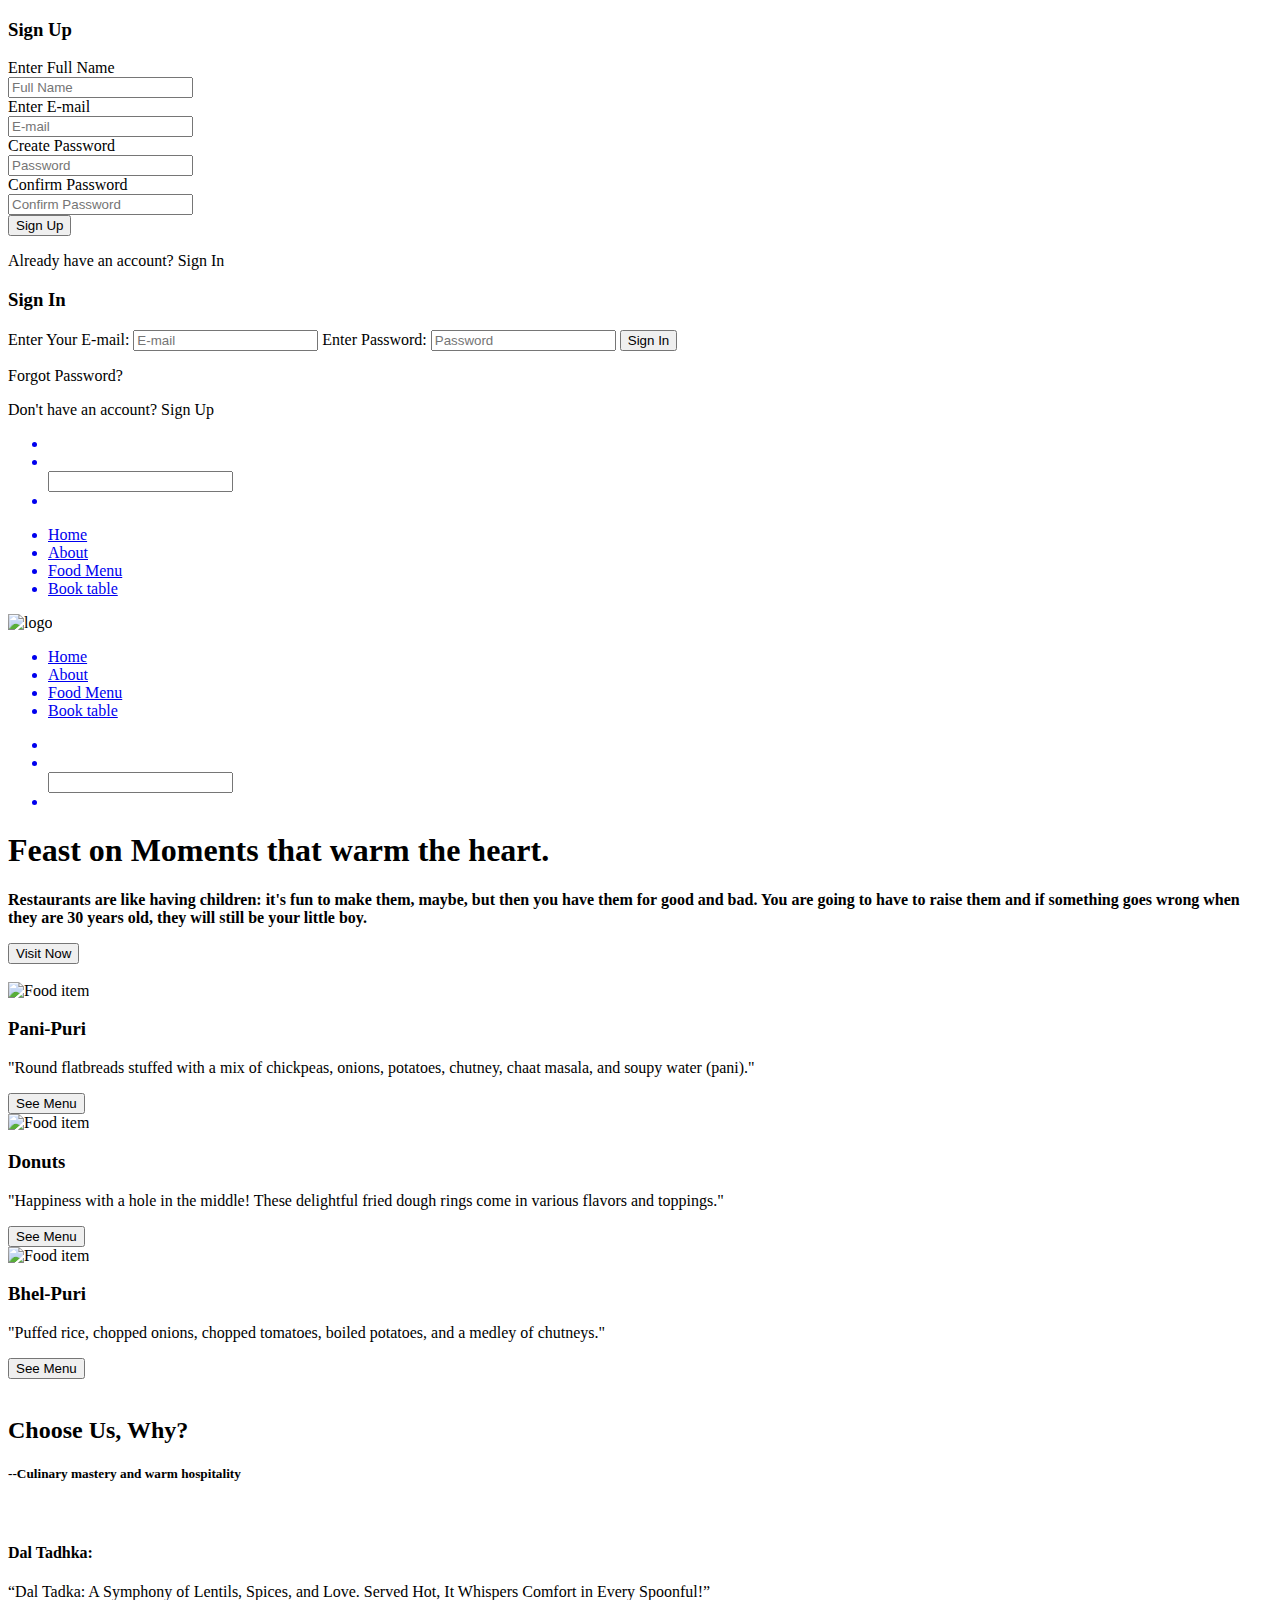
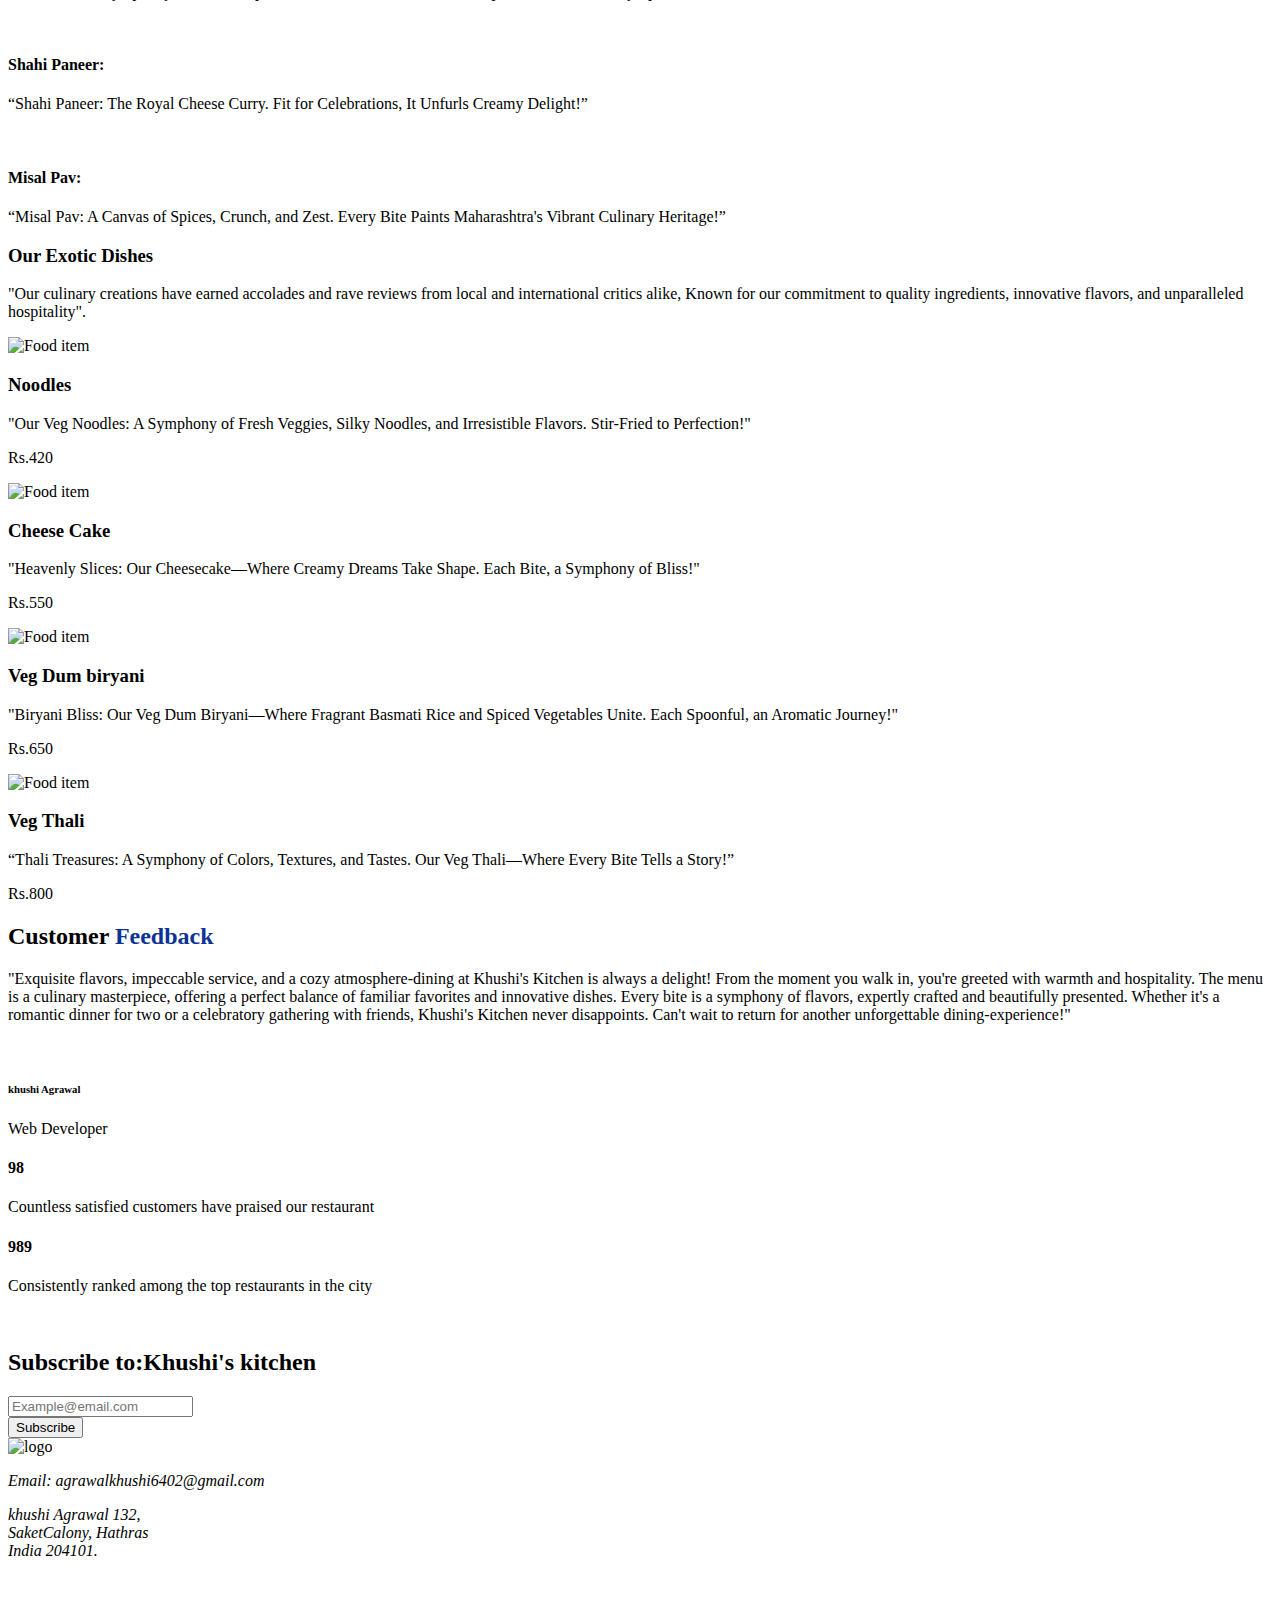
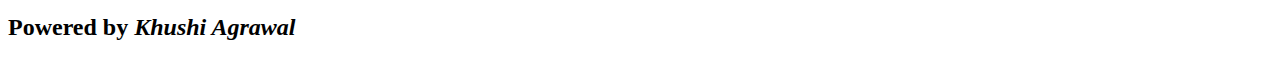
==== index.html @ 7e47e6f5 "Create index.html" ====
<!DOCTYPE html>
<html lang="en">

<head>
    <link rel="shortcut icon" href="../images/logo1.jpg" type="image/x-icon">
    <link rel="stylesheet" href="https://cdnjs.cloudflare.com/ajax/libs/font-awesome/6.1.1/css/all.min.css" integrity="sha512-KfkfwYDsLkIlwQp6LFnl8zNdLGxu9YAA1QvwINks4PhcElQSvqcyVLLD9aMhXd13uQjoXtEKNosOWaZqXgel0g==" crossorigin="anonymous" referrerpolicy="no-referrer"
    />
    <link rel="stylesheet" href="style.css">
    <meta charset="UTF-8">
    <meta http-equiv="X-UA-Compatible" content="IE=edge">
    <meta name="viewport" content="width=device-width, initial-scale=1.0">
    <title>Food website | Home</title>
</head>

<body>

    <!--Header for laptop (start)-->
    <header>
        <div class="header">

            <!--Sign up/Sign in Form-->
            <div class="sign">
                <div class="sign-box">
                    <div class="bar">
                        <i class="fa-solid fa-xmark" id="x-sign-mb"></i>
                    </div>
                    <!-- sign up form -->
                    <div class="signup">
                        <h3>Sign Up</h3>
                        <form action="#">
                            <label for="fullname">Enter Full Name</label></br>
                            <input type="text" placeholder="Full Name" name="fullname" id=""></br>
                            <label for="email">Enter E-mail</label></br>
                            <input type="email" placeholder="E-mail" name="email" id=""></br>
                            <label for="password">Create Password</label></br>
                            <input type="password" placeholder="Password" name="password" id=""></br>
                            <label for="copassword">Confirm Password</label></br>
                            <input type="password" placeholder="Confirm Password" name="copassword" id=""></br>
                            <input type="submit" value="Sign Up">
                            <p id="to-signin">Already have an account? Sign In</p>
                        </form>
                    </div>
                    <!-- sign in form -->
                    <div class="signin">
                        <h3>Sign In</h3>
                        <form action="#">
                            <label for="email2">Enter Your E-mail:</label>
                            <input type="email" placeholder="E-mail" name="email2" id="">
                            <label for="password2">Enter Password: </label>
                            <input type="password" placeholder="Password" name="password2" id="">
                            <input type="submit" value="Sign In">
                        </form>
                        <p>Forgot Password?</p>
                        <p id="to-signup">Don't have an account? Sign Up</p>
                    </div>
                </div>
            </div>
            <!--Hidden Header for Mobile/Tablet (start)-->
            <div class="headerbar">
                <div class="account">
                    <ul>
                        <a href="./index.html">
                            <li><i class="fa-solid fa-house-chimney"></i></li>
                        </a>
                        <a href="#">
                            <li><i class="fa-solid fa-magnifying-glass searchicon" id="searchicon1"></i></li>
                        </a>
                        <div class="search" id="searchinput1">
                            <input type="search" name="" id="">
                            <i class="fa-solid fa-magnifying-glass srchicon"></i>
                        </div>
                        <a href="#">
                            <li><i class="fa-solid fa-user" id="user-mb"></i></li>
                        </a>
                    </ul>
                </div>
                <div class="nav">
                    <ul>
                        <a href="./index.html">
                            <li>Home</li>
                        </a>
                        <a href="./About.html">
                            <li>About</li>
                        </a>
                        <a href="./menu.html">
                            <li>Food Menu</li>
                        </a>
                        <a href="./book.html">
                            <li>Book table</li>
                        </a>
                    </ul>
                </div>
            </div>
            <!--Hidden Header for Mobile/Tablet (end)-->
            <div class="logo">
                <img src="https://th.bing.com/th/id/R.621ad162c03d53dae2ecea9b77a4c832?rik=BSCcks%2fNvrYAzA&riu=http%3a%2f%2fkhushifood.com%2fwp-content%2fuploads%2f2021%2f06%2fcropped-687bdc6719434e9fb725d9c56d969939-0001.png&ehk=0kEjGjmkIYEy%2bCLkHb3Rk1sshqqacBUPUcR01sPAnog%3d&risl=&pid=ImgRaw&r=0" alt="logo">
            </div>
            <!--Bar/cross in header for mobile/tablet (start)-->
            <div class="bar">
                <i class="fa-solid fa-bars"></i>
                <i class="fa-solid fa-xmark" id="hdcross"></i>
            </div>
            <!--Bar/cross in header for mobile/tablet (end)-->
            <div class="nav">
                <ul>
                    <a href="./index.html">
                        <li>Home</li>
                    </a>
                    <a href="./About.html">
                        <li>About</li>
                    </a>
                    <a href="./menu.html">
                        <li>Food Menu</li>
                    </a>
                    <a href="./book.html">
                        <li>Book table</li>
                    </a>
                </ul>
            </div>
            <div class="account">
                <ul>
                    <a href="./index.html">
                        <li><i class="fa-solid fa-house-chimney"></i></li>
                    </a>
                    <a href="#">
                        <li><i class="fa-solid fa-magnifying-glass searchicon" id="searchicon2"></i></li>
                    </a>
                    <div class="search" id="searchinput2">
                        <input type="search" name="" id="">
                        <i class="fa-solid fa-magnifying-glass srchicon"></i>
                    </div>
                    <a href="#">
                        <li><i class="fa-solid fa-user" id="user-lap"></i></li>
                    </a>
                </ul>
            </div>
        </div>
    </header>
    <!--Header for laptop (end)-->

    <!--Home Page-->
    <div class="home">
        <!--Section 1 (start)-->
        <div class="main_slide">
            <div>
                <h1>Feast <span> on Moments </span> that warm the heart.</h1>
                <p><b>Restaurants are like having children: it's fun to make them, maybe, but
                   then you have them for good and bad. You are going to have to raise them 
                   and if something goes wrong when they are 30 years old, they will still be your little boy.</b></p>
                <button class="red_btn">Visit Now <i class="fa-solid fa-arrow-right-long"></i></button>
            </div>
            <div>
                <img src="https://th.bing.com/th/id/OIP.QS19wWmC4yK-ujN3Z3PPxQAAAA?rs=1&pid=ImgDetMain" alt="">
            </div>
        </div>
        <!--Section 1 (end)-->

        <!--Section 2 (start)-->
        <!-- Keep only 3 items -->
        <div class="food-items">
            <div class="item">
                <div>
                    <img src="https://i2-prod.lancs.live/incoming/article28103796.ece/ALTERNATES/s615b/318477370_683975123273173_292626780948517548_n.jpg" alt="Food item">
                </div>
                <h3><b>Pani-Puri</b></h3>
                <p> "Round flatbreads stuffed with a mix of chickpeas, onions, potatoes, chutney, chaat masala, and soupy water (pani)."</p>
                <button class="white_btn">See Menu</button>
            </div>
            <div class="item">
                <div>
                    <img src="https://th.bing.com/th/id/OIP.iOmCpqgPSoh_MVLCWZmZJQHaHa?w=502&h=502&rs=1&pid=ImgDetMain" alt="Food item">
                </div>
                <h3><b>Donuts</b></h3>
                <p>"Happiness with a hole in the middle! These delightful fried dough rings come in various flavors and toppings."</p>
                <button class="red_btn">See Menu</button>
            </div>
            <div class="item">
                <div>
                    <img src="https://shwetainthekitchen.com/wp-content/uploads/2022/01/bhel-puri-500x500.jpg" alt="Food item">
                </div>
                <h3>Bhel-Puri</h3>
                <p> "Puffed rice, chopped onions, chopped tomatoes, boiled potatoes, and a medley of chutneys."</p>
                <button class="white_btn">See Menu</button>
            </div>
        </div>
        <!--Section 2 (end)-->

        <!--Section 3 (start)-->
        <div class="main_slide2">
            <div class="foodimg">
                <img src="https://i.pinimg.com/originals/97/cd/38/97cd38c4202c06dd52a4af1ee7679572.jpg" alt="">
            </div>
            <div class="question">
                <div>
                    <h2>Choose Us, Why?</h2>
                    <h5>    --Culinary mastery and warm hospitality</h5> 
                    
                </div>
                <div>
                    <div class="q-ans">
                        <div>
                            <img src="../images/plate2 (1).png" alt="">
                        </div>
                        <div>
                            <h4><b>Dal Tadhka:</b></h4>
                            <p>“Dal Tadka: A Symphony of Lentils, Spices, and Love. Served Hot, It Whispers Comfort in Every Spoonful!” </p>
                        </div>
                    </div>
                    <div class="q-ans">
                        <div>
                            <img src="../images/plate3 (1).png" alt="">
                        </div>
                        <div>
                            <h4><b>Shahi Paneer:</b></h4>
                            <p>“Shahi Paneer: The Royal Cheese Curry. Fit for Celebrations, It Unfurls Creamy Delight!” </p>
                        </div>
                    </div>
                    <div class="q-ans">
                        <div>
                            <img src="../images/plate4 (1).png" alt="">
                        </div>
                        <div>
                            <h4><b>Misal Pav:</b></h4>
                            <p>“Misal Pav: A Canvas of Spices, Crunch, and Zest. Every Bite Paints Maharashtra's Vibrant Culinary Heritage!” </p>
                        </div>
                    </div>
                </div>
            </div>

        </div>
        <!--Section 3 (end)-->

        <!--Section 4 (start)-->

        <div class="main_slide3">
            <div class="fav-head">
                <h3>Our Exotic Dishes</h3>
                <p>"Our culinary creations have earned accolades and rave reviews from local and international critics alike,
                    Known for our commitment to quality ingredients, innovative flavors, and unparalleled hospitality".</p>
            </div>
            <!-- Keep only 4 items -->
            <div class="fav-food">
                <div class="item">
                    <div>
                        <img src="https://i.pinimg.com/originals/ab/1b/46/ab1b46254bdfd2b79bcf3b83b96231b6.jpg" alt="Food item">
                    </div>
                    <h3>Noodles</h3>
                    <p>"Our Veg Noodles: A Symphony of Fresh Veggies, Silky Noodles, and Irresistible Flavors. Stir-Fried to Perfection!"</p>
                    <p class="fav-price"> Rs.420</p>
                </div>
                <div class="item">
                    <div>
                        <img src="https://kirbiecravings.com/wp-content/uploads/2018/05/instant-pot-buttermilk-pancake-2-768x845.jpg" alt="Food item">
                    </div>
                    <h3>Cheese Cake</h3>
                    <p>"Heavenly Slices: Our Cheesecake—Where Creamy Dreams Take Shape. Each Bite, a Symphony of Bliss!"</p>
                    <p class="fav-price">Rs.550</p>
                </div>
                <div class="item">
                    <div>
                        <img src="https://order.charcoal.sg/wp-content/uploads/2021/01/VEGETABLE-DUM-BIRYANI-min-min.png" alt="Food item">
                    </div>
                    <h3>Veg Dum biryani</h3>
                    <p>"Biryani Bliss: Our Veg Dum Biryani—Where Fragrant Basmati Rice and Spiced Vegetables Unite. Each Spoonful, an Aromatic Journey!"</p>
                    <p class="fav-price">Rs.650</p>
                </div>
                <div class="item">
                    <div>
                        <img src="https://res.cloudinary.com/purnesh/image/upload/w_1000,f_auto,q_auto:eco,c_limit/epune3-1.jpg" alt="Food item">
                    </div>
                    <h3>Veg Thali</h3>
                    <p>“Thali Treasures: A Symphony of Colors, Textures, and Tastes. Our Veg Thali—Where Every Bite Tells a Story!”</p>
                    <p class="fav-price">Rs.800</p>
                </div>
            </div>
            <!-- design div  -->
            <div class="dsgn"></div>
        </div>
        <!--Section 4 (end)-->

        <!--Section 5 (start)-->
        <div class="main_slide4">

            <div class="chef-feed">
                <h2>Customer <span style="color: rgb(11, 52, 148);">Feedback</span></h2>
                <p>"Exquisite flavors, impeccable service, and a cozy atmosphere-dining at Khushi's Kitchen is always a delight!
                    From the moment you walk in, you're greeted with warmth and hospitality. The menu is a culinary masterpiece, offering
                    a perfect balance of familiar favorites and innovative dishes. Every bite is a symphony of flavors, expertly crafted 
                    and beautifully presented. Whether it's a romantic dinner for two or a celebratory gathering with friends, 
                    Khushi's Kitchen never disappoints. Can't wait to return for another unforgettable dining-experience!"</p>
                <div class="chef-detail">
                    <div>
                        <img src="https://signature.freefire-name.com/img.php?f=10&t=Khushi" alt="">
                    </div>
                    <div>
                        <h6>khushi Agrawal</h6>
                        <p>Web Developer</p>
                    </div>
                </div>
                <div class="chef-vic">
                    <div>
                        <i class="fa-solid fa-hand-peace"></i>
                        <h4>98</h4>
                        <p> Countless satisfied customers have praised our restaurant
                        </p>
                    </div>
                    <div>
                        <i class="fa-solid fa-trophy"></i>
                        <h4>989</h4>
                        <p> Consistently ranked among the top restaurants in the city
                        </p>
                    </div>
                </div>
            </div>
            <div class="chef">
                <img src="https://www.mcie.edu.au/wp-content/uploads/2020/10/Pic.jpg" alt="">
            </div>
        </div>
        <!--Section 5 (end)-->

        <!--Section 6 (start)-->
        <div class="letter">
            <div class="letter-head">
                <h2>Subscribe to:<span>Khushi's kitchen</span></h2>
            </div>
            <div class="letter-input">
                <div>
                    <input type="email" placeholder="Example@email.com">
                </div>
                <button class="red_btn">Subscribe</button>
            </div>
        </div>
        <!--Section 6 (end)-->
    </div>

    <!--Footer-->
    <div class="footer">
        <div class="footer-1">
            <div class="logo">
                <img src="https://signature.freefire-name.com/img.php?f=10&t=Khushi" alt="logo">
            </div>
            <div>
                <address>
                    <p>Email: agrawalkhushi6402@gmail.com</p>
                    <p>khushi Agrawal 132,</br>SaketCalony, Hathras </br> India 204101.</p>
                </address>
            </div>
        </div>
        <div class="footer-2">
            <img src="https://th.bing.com/th/id/R.621ad162c03d53dae2ecea9b77a4c832?rik=BSCcks%2fNvrYAzA&riu=http%3a%2f%2fkhushifood.com%2fwp-content%2fuploads%2f2021%2f06%2fcropped-687bdc6719434e9fb725d9c56d969939-0001.png&ehk=0kEjGjmkIYEy%2bCLkHb3Rk1sshqqacBUPUcR01sPAnog%3d&risl=&pid=ImgRaw&r=0" alt="">
            <h2>Powered by <em>Khushi Agrawal</em></h2>
        </div>
    </div>
    <script src="app.js"></script>
</body>

</html>
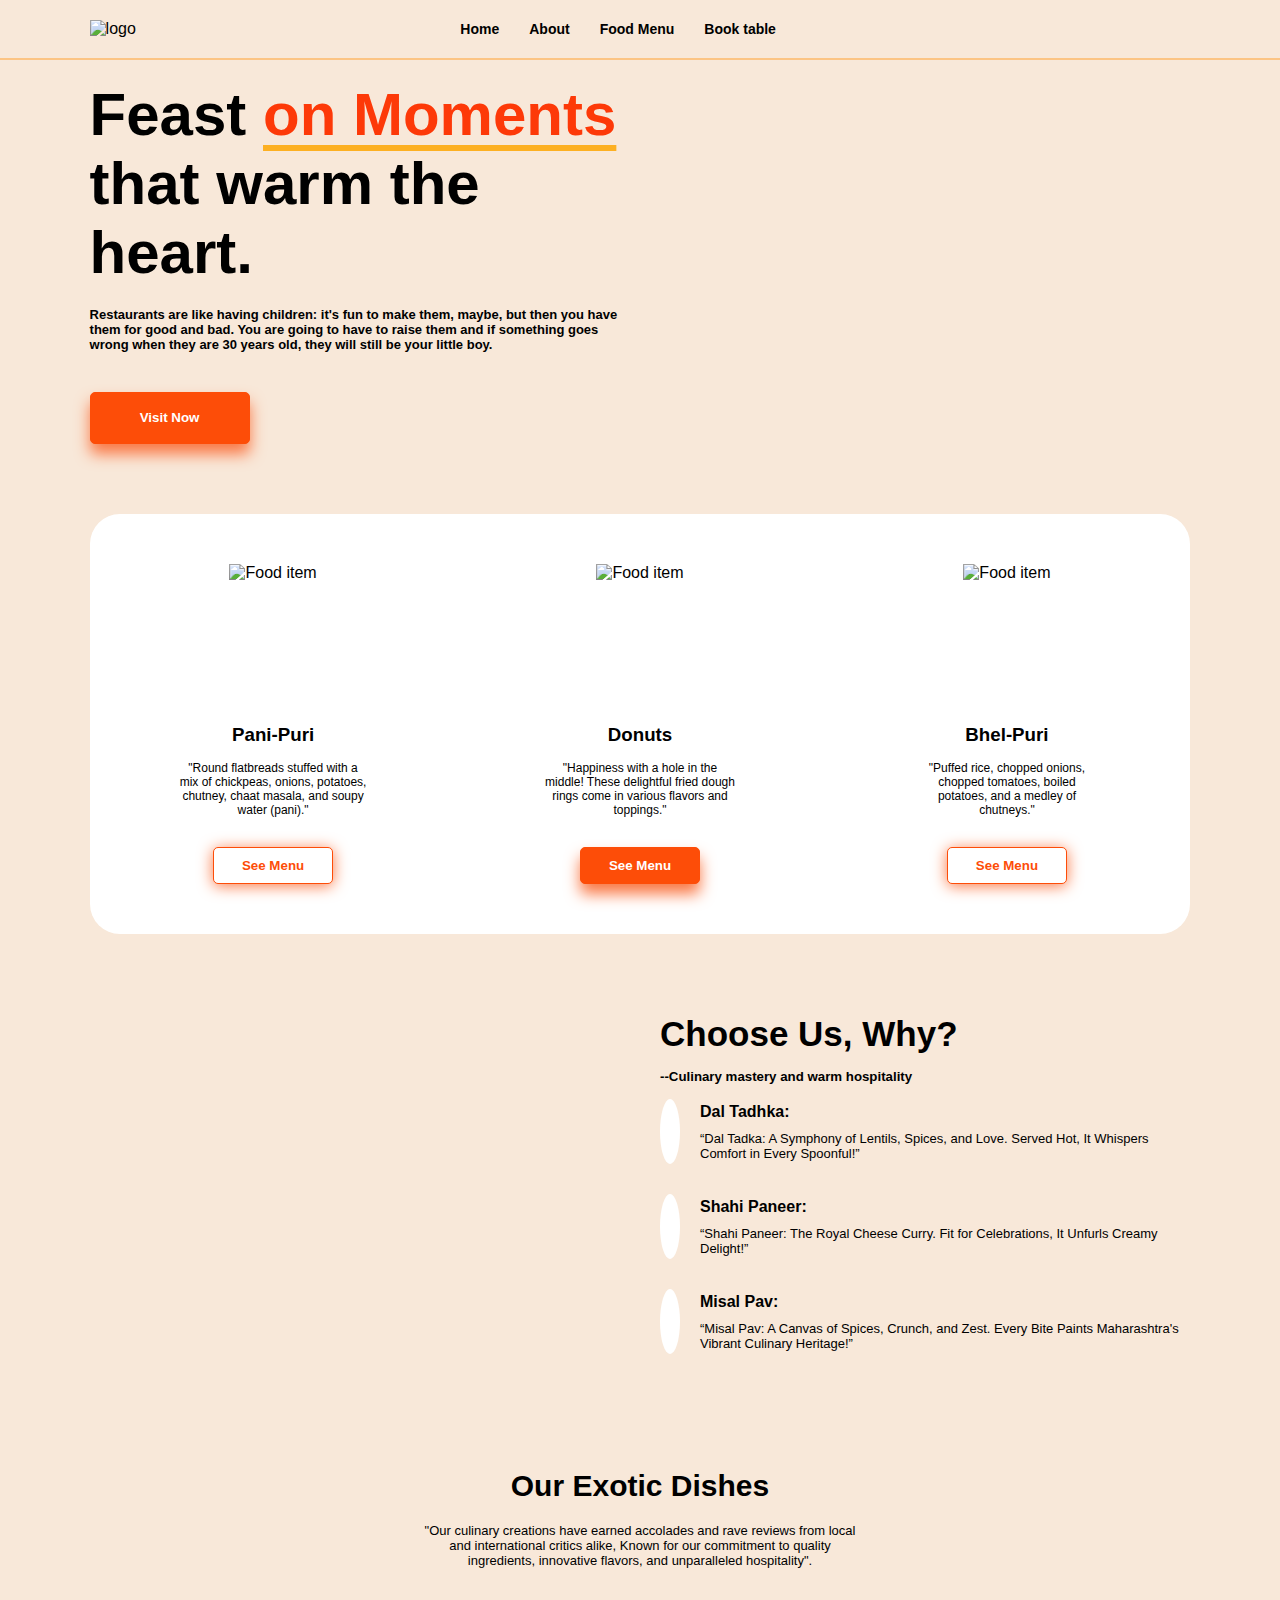
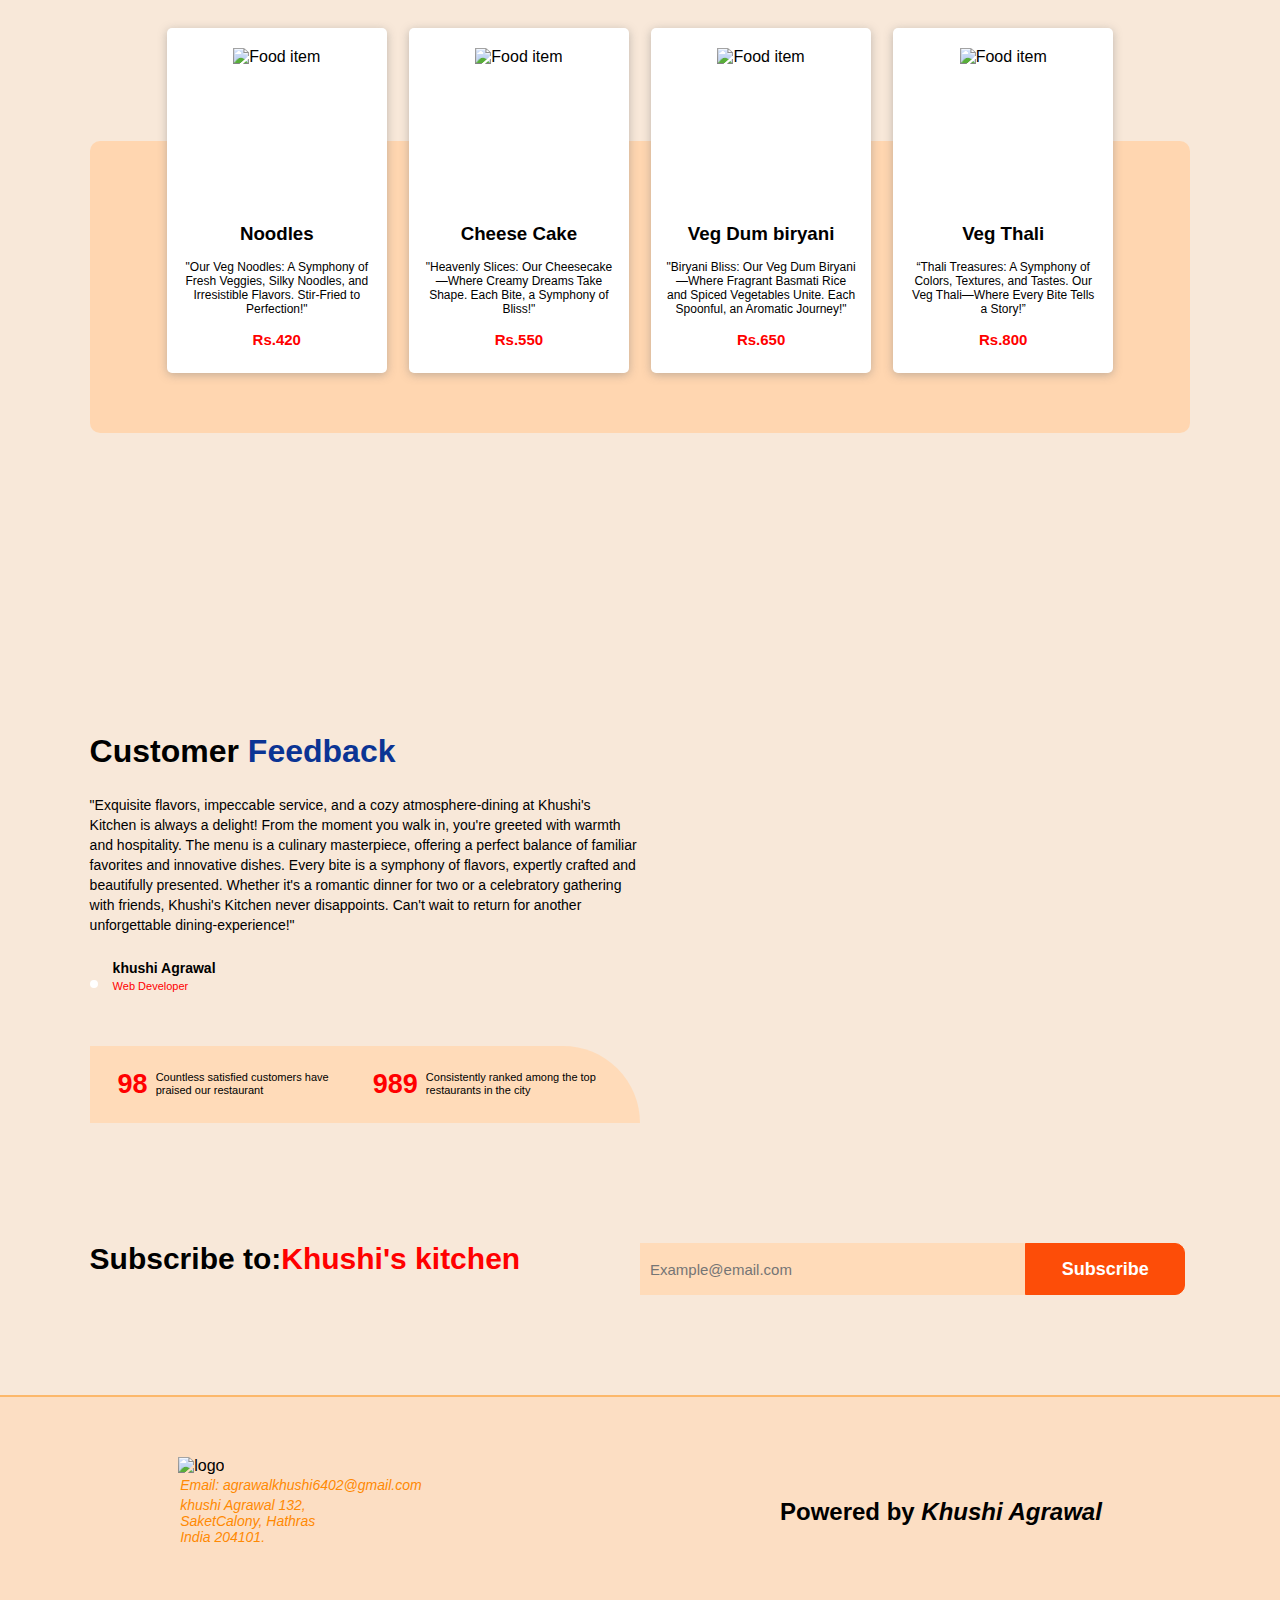
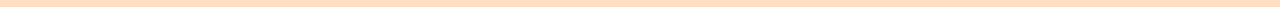
==== commit bc1ef602: "Update index.html" ====
--- a/index.html
+++ b/index.html
@@ -199,7 +199,7 @@
                 <div>
                     <div class="q-ans">
                         <div>
-                            <img src="../images/plate2 (1).png" alt="">
+                            <img src="https://github.com/Khushiag123/project-2/blob/main/plate2%20(1).png?raw=true" alt="">
                         </div>
                         <div>
                             <h4><b>Dal Tadhka:</b></h4>
--- a/style.css
+++ b/style.css
@@ -0,0 +1,1069 @@
+* {
+    margin: 0;
+    padding: 0;
+    box-sizing: border-box;
+    list-style: none;
+    text-decoration: none;
+    color: black;
+    font-family: Verdana, Geneva, Tahoma, sans-serif;
+}
+
+body {
+    overflow-x: hidden;
+}
+
+.headerbar {
+    display: none;
+    /* headerbar is hidden */
+}
+
+.searchicon {
+    display: block;
+}
+
+.bar {
+    font-size: 18px;
+    display: none;
+}
+
+
+/* Header for laptop (start) */
+
+.header {
+    display: flex;
+    justify-content: space-between;
+    align-items: center;
+    height: 60px;
+    padding: 0 7vw;
+    background-color: rgb(248, 232, 217);
+    border-bottom: 2px solid rgb(252, 196, 132);
+    box-shadow: 0 2px 20px rgb(253, 124, 124);
+}
+
+.header ul {
+    display: flex;
+    align-items: center;
+}
+
+.header ul li:hover {
+    color: rgb(253, 57, 8);
+}
+
+.header ul li i:hover {
+    color: rgb(253, 57, 8);
+}
+
+.nav ul li {
+    padding: 0 15px;
+    font-size: 14px;
+    font-weight: bold;
+}
+
+.account {
+    flex: 0.1;
+}
+
+.account ul {
+    display: flex;
+    justify-content: end;
+}
+
+.account ul li {
+    padding: 0 15px;
+    font-size: 18px;
+}
+
+.logo img {
+    width: 150px;
+}
+
+.bar i:hover {
+    color: rgb(253, 57, 8);
+}
+
+.search {
+    width: 200px;
+    display: none;
+    justify-content: center;
+}
+
+.search input {
+    width: 100%;
+    outline: none;
+    border: none;
+    padding: 5px;
+}
+
+.srchicon {
+    display: block;
+    background-color: rgb(255, 210, 210);
+    padding: 4px 5px;
+    cursor: pointer;
+}
+
+
+/* Home page  */
+
+.home,
+.about,
+.menu {
+    background-color: rgb(248, 232, 217);
+    padding: 0 7vw;
+}
+
+
+/* section 1 */
+
+.main_slide {
+    display: flex;
+    align-items: center;
+    flex-wrap: wrap-reverse;
+}
+
+.main_slide div:nth-child(2) {
+    flex: 1;
+    display: flex;
+    justify-content: center;
+    padding-top: 40px;
+}
+
+.main_slide div:nth-child(1) {
+    padding-top: 20px;
+    flex: 1;
+    font-size: 30px;
+}
+
+.main_slide div:nth-child(1) p {
+    font-size: 13px;
+    padding: 20px 0;
+}
+
+.main_slide div:nth-child(1) span {
+    color: rgb(253, 57, 8);
+    text-decoration: underline;
+    text-underline-offset: 10px;
+    text-decoration-color: rgb(253, 176, 34);
+}
+
+
+/* Button CSS */
+
+.red_btn {
+    cursor: pointer;
+    margin-top: 20px;
+    width: 160px;
+    font-weight: bold;
+    color: white;
+    line-height: 50px;
+    background-color: rgb(253, 77, 8);
+    border-radius: 5px;
+    border: 1px solid rgb(253, 77, 8);
+    box-shadow: 0 10px 15px rgb(250, 120, 69);
+    transition: all 0.2s;
+}
+
+.red_btn i {
+    color: white;
+}
+
+.red_btn:hover {
+    background-color: white;
+    box-shadow: 0 2px 15px rgb(250, 120, 69);
+    border: 1px solid rgb(253, 77, 8);
+    color: rgb(253, 77, 8);
+}
+
+.red_btn:hover i {
+    color: rgb(253, 77, 8);
+}
+
+.white_btn {
+    cursor: pointer;
+    margin-top: 20px;
+    width: 160px;
+    font-weight: bold;
+    color: rgb(253, 77, 8);
+    line-height: 50px;
+    border: 1px solid rgb(253, 77, 8);
+    background-color: white;
+    border-radius: 5px;
+    box-shadow: 0 2px 15px rgb(250, 120, 69);
+    transition: all 0.2s;
+}
+
+.white_btn:hover {
+    color: white;
+    background-color: rgb(253, 77, 8);
+    box-shadow: 0 10px 15px rgb(250, 120, 69);
+}
+
+
+/* Section 2 */
+
+.food-items {
+    margin: 70px 0;
+    padding: 20px 0;
+    background-color: white;
+    border-radius: 30px;
+    display: flex;
+    justify-content: space-around;
+    flex-wrap: wrap;
+}
+
+.item {
+    width: 250px;
+    padding: 30px;
+    text-align: center;
+}
+
+.item div {
+    height: 160px;
+}
+
+.item img {
+    width: 160px;
+    margin-bottom: 15px;
+}
+
+.item p {
+    font-size: 12px;
+    margin-top: 15px;
+    margin-bottom: 10px;
+}
+
+.item .red_btn {
+    width: 120px;
+    line-height: 35px;
+}
+
+.item .white_btn {
+    width: 120px;
+    line-height: 35px;
+}
+
+
+/* Section 3 */
+
+.main_slide2 {
+    margin: 80px 0;
+    display: flex;
+    flex-wrap: wrap;
+    justify-content: space-between;
+    align-items: center;
+}
+
+.foodimg {
+    flex: 0.5;
+}
+
+.foodimg img {
+    max-width: 500px;
+    width: 45vw;
+}
+
+.question {
+    flex: 0.5;
+    flex-direction: column;
+    margin-left: 40px;
+}
+
+.question h2 {
+    font-size: 35px;
+    margin-bottom: 15px;
+}
+
+.q-ans {
+    display: flex;
+    justify-content: flex-start;
+    align-items: center;
+    padding: 15px 0;
+    cursor: pointer;
+}
+
+.q-ans div:first-child {
+    padding: 10px;
+    border-radius: 50%;
+    height: 65px;
+    text-align: center;
+    background-color: white;
+    margin-right: 20px;
+}
+
+.q-ans img {
+    width: 45px;
+}
+
+.q-ans div:nth-child(2) {
+    display: flex;
+    flex-direction: column;
+}
+
+.q-ans div:nth-child(2) p {
+    margin-top: 10px;
+    font-size: 13px;
+}
+
+
+/* Section 4 */
+
+.main_slide3 {
+    display: flex;
+    flex-direction: column;
+    align-items: center;
+    width: 100%;
+    position: relative;
+    z-index: 1;
+}
+
+.main_slide3 .fav-head {
+    text-align: center;
+    width: 450px;
+    margin-bottom: 30px;
+}
+
+.main_slide3 .fav-head h3 {
+    font-size: 30px;
+    padding: 20px 0;
+}
+
+.main_slide3 .fav-head p {
+    font-size: 13px;
+    text-align: center;
+}
+
+.main_slide3 .fav-food {
+    margin: 30px 0;
+    display: flex;
+    flex-wrap: wrap;
+    justify-content: space-evenly;
+    width: 90%;
+}
+
+.main_slide3 .fav-food .item {
+    background-color: white;
+    border-radius: 5px;
+    margin-bottom: 30px;
+    box-shadow: 0 2px 10px rgba(119, 119, 119, 0.438);
+}
+
+.main_slide3 .fav-food .item {
+    width: 220px;
+    padding: 15px;
+    padding-top: 20px;
+    text-align: center;
+    cursor: pointer;
+}
+
+.main_slide3 .fav-food .item div {
+    height: 160px;
+    margin-bottom: 15px;
+}
+
+.main_slide3 .fav-food .item img {
+    width: 160px;
+    margin-bottom: 15px;
+}
+
+.main_slide3 .fav-price {
+    color: red;
+    font-weight: bold;
+    font-size: 15px;
+}
+
+.main_slide3 .dsgn {
+    background-color: rgb(255, 214, 176);
+    height: 50%;
+    width: 100%;
+    position: absolute;
+    z-index: -1;
+    bottom: 0;
+    border-radius: 10px;
+}
+
+
+/* Section 5 */
+
+.main_slide4 {
+    margin-top: 270px;
+    display: flex;
+    flex-wrap: wrap-reverse;
+}
+
+.main_slide4 .chef-feed {
+    flex: 0.5;
+    margin-top: 30px;
+}
+
+.main_slide4 .chef {
+    flex: 0.5;
+    text-align: right;
+}
+
+.main_slide4 .chef img {
+    margin-top: -130px;
+    width: 50vw;
+    max-width: 490px;
+}
+
+.main_slide4 .chef-feed h2 {
+    font-size: 32px;
+    margin-bottom: 25px;
+}
+
+.main_slide4 .chef-feed p {
+    font-size: 14px;
+    line-height: 20px;
+    margin-bottom: 10px;
+}
+
+.main_slide4 .chef-detail {
+    margin-top: 20px;
+    display: flex;
+    margin: 25px 0;
+    align-items: center;
+}
+
+.main_slide4 .chef-detail img {
+    width: 50px;
+    border-radius: 50%;
+    margin-right: 15px;
+    border: 4px solid white;
+}
+
+.main_slide4 .chef-detail h6 {
+    font-size: 14px;
+}
+
+.main_slide4 .chef-detail p {
+    font-size: 11px;
+    color: red;
+}
+
+.main_slide4 .chef-vic {
+    display: flex;
+    align-items: center;
+    padding: 25px 20px;
+    background-color: rgb(255, 219, 185);
+    border-radius: 0 100px 0 0;
+    margin-top: 40px;
+    width: 100%;
+}
+
+.main_slide4 .chef-vic div {
+    display: flex;
+    align-items: center;
+    margin-right: 20px;
+    flex: 0.5;
+    height: 27px;
+    overflow: hidden;
+}
+
+.main_slide4 .chef-vic div i,
+.main_slide4 .chef-vic div h4 {
+    font-size: 27px;
+    margin-right: 8px;
+}
+
+.main_slide4 .chef-vic div h4 {
+    color: red;
+}
+
+.main_slide4 .chef-vic div p {
+    font-size: 11px;
+    padding-top: 8px;
+    line-height: 13px;
+}
+
+
+/* Section 6 */
+
+.letter {
+    display: flex;
+    flex-wrap: wrap;
+    justify-content: space-between;
+    align-items: center;
+    padding: 100px 0;
+}
+
+.letter-head {
+    flex: 0.5;
+}
+
+.letter-head h2 {
+    font-size: 30px;
+}
+
+.letter-head span {
+    color: red;
+}
+
+.letter-input {
+    width: 100%;
+    margin-top: 20px;
+    display: flex;
+    flex: 0.5;
+}
+
+.letter-input div {
+    width: 70%;
+    display: flex;
+    align-items: center;
+    background-color: rgb(255, 219, 185);
+}
+
+.letter-input input {
+    font-size: 15px;
+    padding: 10px;
+    outline: none;
+    width: 100%;
+    border: none;
+    background-color: rgb(255, 219, 185);
+}
+
+.letter-input .red_btn {
+    margin: 0;
+    font-size: 18px;
+    box-shadow: none;
+    border-radius: 0 10px 10px 0;
+}
+
+
+/* Footer Start here  */
+
+.footer {
+    padding: 60px 0;
+    border-top: 2px solid rgb(252, 184, 107);
+    background-color: rgb(252, 222, 195);
+    display: flex;
+    flex-wrap: wrap;
+    justify-content: space-around;
+    align-items: center;
+}
+
+.footer-1 .logo img {
+    width: 200px;
+}
+
+.footer-1 p {
+    cursor: pointer;
+    font-size: 14px;
+    padding: 2px;
+    color: rgb(255, 137, 2);
+}
+
+.footer-2 {
+    text-align: center;
+    cursor: pointer;
+}
+
+.footer-2 h2 {
+    font-family: 'Franklin Gothic Medium', 'Arial Narrow', Arial, sans-serif;
+}
+
+.footer-2 img {
+    width: 50px;
+    margin-bottom: 15px;
+}
+
+
+/* Signup/signin Form */
+
+.sign {
+    position: fixed;
+    z-index: 100;
+    top: 0;
+    left: 0;
+    right: 0;
+    bottom: 0;
+    backdrop-filter: blur(8px);
+    display: none;
+    justify-content: space-around;
+    align-items: center;
+}
+
+.sign-box {
+    transition: all 0.4s;
+    background-color: white;
+    max-width: 500px;
+    width: 500px;
+    border-radius: 20px;
+    padding: 35px;
+    transform: scale(0);
+}
+
+.sign-box h3 {
+    text-align: center;
+    font-size: 28px;
+    color: rgb(255, 72, 0);
+    padding-bottom: 20px;
+}
+
+.sign-box form input {
+    padding: 5px;
+    margin-top: 5px;
+    margin-bottom: 15px;
+    width: 100%;
+    font-size: 14px;
+    outline: none;
+}
+
+.sign-box .signin form input {
+    margin-bottom: 20px;
+}
+
+.sign-box .signin form input:last-of-type {
+    margin-top: 20px;
+}
+
+.sign-box form input:last-of-type {
+    background-color: rgb(253, 128, 78);
+    color: white;
+    border: none;
+    cursor: pointer;
+    font-size: 18px;
+    font-weight: 500;
+    border-radius: 5px;
+    line-height: 30px;
+    outline: none;
+    margin-bottom: 30px;
+}
+
+.sign-box form input:last-of-type:hover {
+    background-color: rgb(253, 99, 38);
+}
+
+.sign-box form label {
+    font-size: 16px;
+    font-weight: bold;
+    color: rgb(46, 46, 46);
+    font-family: 'Franklin Gothic Medium', 'Arial Narrow', Arial, sans-serif;
+}
+
+.sign-box p {
+    font-size: 13px;
+    color: rgb(252, 30, 30);
+    cursor: pointer;
+    margin-bottom: 5px;
+    text-align: center;
+}
+
+.sign-box p:hover {
+    text-decoration: underline;
+}
+
+.sign .bar {
+    display: block;
+    position: fixed;
+    top: 30px;
+    right: 50px;
+    font-size: 30px;
+    cursor: pointer;
+}
+
+.signin {
+    display: none;
+}
+
+
+/*Book table page CSS*/
+
+.table {
+    width: 100%;
+    height: 100vh;
+    background-position: center;
+    background-repeat: no-repeat;
+    background: url(https://axwwgrkdco.cloudimg.io/v7/__gmpics__/6aed6b2243fe47bfb024422c5158db6b?width=1000);
+}
+
+.table .sign {
+    height: 100%;
+    width: 100%;
+    position: relative;
+    display: block;
+    backdrop-filter: blur(8px);
+    display: flex;
+    justify-content: center;
+    align-items: center;
+}
+
+.table .sign-box {
+    background-color: white;
+    max-width: 500px;
+    width: 500px;
+    border-radius: 20px;
+    padding: 35px;
+    padding-bottom: 10px;
+    transform: scale(1);
+    box-shadow: 0 0 10px rgba(32, 32, 32, 0.384);
+}
+
+.table .signup h3 {
+    text-align: left;
+}
+
+
+/* Food menu page CSS*/
+
+.menu1 {
+    padding: 100px 0;
+    padding-top: 50px;
+}
+
+.menu h1 {
+    font-size: 3rem;
+    font-family: cursive;
+    text-align: center;
+    padding: 30px;
+    padding-top: 20px;
+}
+
+.menu .fav-food {
+    display: flex;
+    justify-content: space-around;
+    flex-wrap: wrap;
+}
+
+.menu .item {
+    background-color: white;
+    padding: 0;
+    border-radius: 20px;
+    overflow: hidden;
+    height: 280px;
+    margin-top: 40px;
+    margin-bottom: 20px;
+    transition: all 0.5s;
+    box-shadow: 0 2px 5px rgb(53, 0, 0);
+    cursor: pointer;
+}
+
+.menu .item div {
+    width: 100%;
+}
+
+.menu .item:hover {
+    transform: scale(1.05);
+    box-shadow: 0 5px 10px rgb(53, 0, 0);
+}
+
+.menu .item div img {
+    width: 100%;
+    height: 100%;
+    object-fit: cover;
+}
+
+.menu .item h3 {
+    padding: 15px;
+    padding-bottom: 0px;
+}
+
+.menu .item p {
+    font-size: 12px;
+    padding: 0 15px;
+    margin-top: 10px;
+    margin-bottom: 5px;
+    text-align: left;
+}
+
+.menu .item .fav-price {
+    font-size: 17px;
+    color: red;
+    padding-bottom: 10px;
+    text-align: right;
+    margin: 5px 0;
+    font-weight: bold;
+}
+
+
+/* CSS code for Tablet */
+
+@media only screen and (max-width: 768px) {
+    .header .nav,
+    .header .account {
+        display: none;
+        /* header for laptop hidden */
+    }
+    .search {
+        width: 60vw;
+    }
+    .bar {
+        display: block;
+        cursor: pointer;
+    }
+    /* Hidden headerbar  */
+    .headerbar {
+        overflow: hidden;
+        transition: right 0.5s;
+        display: flex;
+        flex-direction: column;
+        position: fixed;
+        top: 0;
+        width: 100%;
+        right: -100%;
+        background-color: rgb(252, 231, 216);
+        height: 100vh;
+    }
+    .headerbar .nav,
+    .headerbar .account {
+        display: block;
+        font-size: 18px;
+    }
+    .bar .fa-xmark {
+        display: none;
+        cursor: pointer;
+        top: 20px;
+        right: 5vw;
+        position: absolute;
+        font-size: 25px;
+    }
+    .headerbar .nav ul {
+        flex-direction: column;
+        margin-top: 10px;
+        text-align: center;
+    }
+    .headerbar .nav li {
+        width: 96vw;
+        margin: 10px 0;
+        padding: 15px 30px;
+        box-shadow: 0 2px 15px rgb(253, 193, 169);
+        font-size: 15px;
+        margin-top: 5px;
+        transition: all 0.7s;
+    }
+    .headerbar .account {
+        line-height: 40px;
+        margin-top: 60px;
+        background-color: rgb(252, 210, 182);
+        padding: 15px;
+    }
+    .headerbar .account ul {
+        justify-content: space-between;
+    }
+    /* Section 3 */
+    .foodimg {
+        flex: 1;
+        text-align: center;
+        margin-bottom: 20px;
+    }
+    .foodimg img {
+        width: 70vw;
+    }
+    .question {
+        flex: 1;
+        margin-top: 30px;
+    }
+    .question h2 {
+        font-size: 25px;
+    }
+    .q-ans div:nth-child(2) p {
+        font-size: 11px;
+    }
+    /* Section 4 */
+    .main_slide3 {
+        margin-top: 100px;
+    }
+    .main_slide3 .dsgn {
+        height: 60%;
+    }
+    .main_slide3 .fav-head {
+        width: 80%;
+        margin-bottom: 20px;
+    }
+    /* Section 5 */
+    .main_slide4 {
+        margin-top: 150px;
+    }
+    .main_slide4 .chef-feed {
+        flex: 1;
+    }
+    .main_slide4 .chef {
+        flex: 1;
+        text-align: center;
+        margin-bottom: 40px;
+    }
+    .main_slide4 .chef img {
+        width: 80vw;
+    }
+    /* Section 6 */
+    .letter-head h2 {
+        font-size: 20px;
+    }
+    .letter-input input {
+        font-size: 12px;
+        padding: 15px;
+        width: 50vw;
+    }
+    .letter-input .red_btn {
+        line-height: 40px;
+        width: 120px;
+        font-size: 12px;
+    }
+    /* Footer  */
+    .footer .footer-1 div {
+        margin: 0;
+    }
+    .footer div {
+        margin-bottom: 40px;
+    }
+    /* Signup/signin form  */
+    .sign-box h3 {
+        text-align: left;
+        margin-bottom: 25px;
+    }
+    #x-sign-mb {
+        display: block;
+        position: absolute;
+        top: 10px;
+        right: 0;
+    }
+    .sign-box form input:last-of-type:active {
+        background-color: rgb(253, 99, 38);
+    }
+}
+
+
+/* CSS code for Mobile  */
+
+@media only screen and (max-width: 550px) {
+    /* Header  */
+    .headerbar .nav li {
+        width: 96vw;
+    }
+    .headerbar {
+        width: 100%;
+        right: -100%;
+    }
+    .search {
+        width: 60vw;
+    }
+    /* Section 1 */
+    .main_slide div:nth-child(1) {
+        font-size: 18px;
+    }
+    .main_slide div:nth-child(1) p {
+        padding-top: 5px;
+        margin: 10px 0;
+        font-size: 11px;
+    }
+    /* Button  */
+    .red_btn {
+        margin-top: 10px;
+        width: 120px;
+        line-height: 30px;
+        font-size: 12px;
+        padding: 0 10px;
+    }
+    .main_slide div:nth-child(1) span {
+        text-underline-offset: 5px;
+    }
+    .main_slide div:nth-child(2) img {
+        width: 70vw;
+    }
+    /* Section 2 */
+    .food-items {
+        padding: 10px 0;
+    }
+    .item {
+        width: 60%;
+        padding: 30px 5px;
+    }
+    .item h3 {
+        font-size: 20px;
+        margin-bottom: 5px;
+    }
+    /* Section 4 */
+    .main_slide3 .fav-head {
+        width: 100%;
+    }
+    .main_slide3 .fav-head h3 {
+        font-size: 25px;
+    }
+    .main_slide3 .fav-head p {
+        font-size: 11px;
+    }
+    .main_slide3 .dsgn {
+        display: none;
+    }
+    /* Section 5 */
+    .main_slide4 .chef-vic div p {
+        display: none;
+    }
+    /* Section 6 */
+    .letter {
+        justify-content: center;
+    }
+    .letter-head {
+        flex: 1;
+        text-align: center;
+    }
+    /* Footer  */
+    .footer div:last-child {
+        margin-bottom: 0;
+    }
+    .footer {
+        padding-bottom: 25px;
+    }
+    .footer-2 h2 {
+        font-size: 20px;
+    }
+    /* signup form  */
+    .sign {
+        padding: 5vw;
+    }
+    .sign-box {
+        width: 80vw;
+        border-radius: 20px;
+        padding: 25px;
+        padding-bottom: 30px;
+    }
+    .sign-box h3 {
+        text-align: left;
+        font-size: 24px;
+        padding-top: 15px;
+        padding-bottom: 10px;
+    }
+    .sign-box form input {
+        font-size: 12px;
+    }
+    .sign-box .signin form input:last-of-type {
+        margin-top: 15px;
+    }
+    .sign-box form label {
+        font-size: 14px;
+    }
+    /*food menu page*/
+    .menu1 {
+        padding-top: 20px;
+        padding-bottom: 30px;
+    }
+    .menu h1 {
+        font-size: 2.5rem;
+    }
+    .menu .item {
+        margin-top: 20px;
+        margin-bottom: 20px;
+        height: auto;
+        width: 85%;
+    }
+    .menu .item div {
+        width: 100%;
+    }
+    .menu .item h3 {
+        padding: 15px;
+        text-align: left;
+        padding-bottom: 0px;
+    }
+    .menu .item p {
+        font-size: 10px;
+        padding: 0 15px;
+        margin-top: 5px;
+    }
+    .menu .item .fav-price {
+        font-size: 13px;
+        color: red;
+        padding-bottom: 15px;
+    }
+    .menu .item:hover {
+        transform: scale(1);
+        box-shadow: 0 2px 5px rgb(53, 0, 0);
+    }
+}
